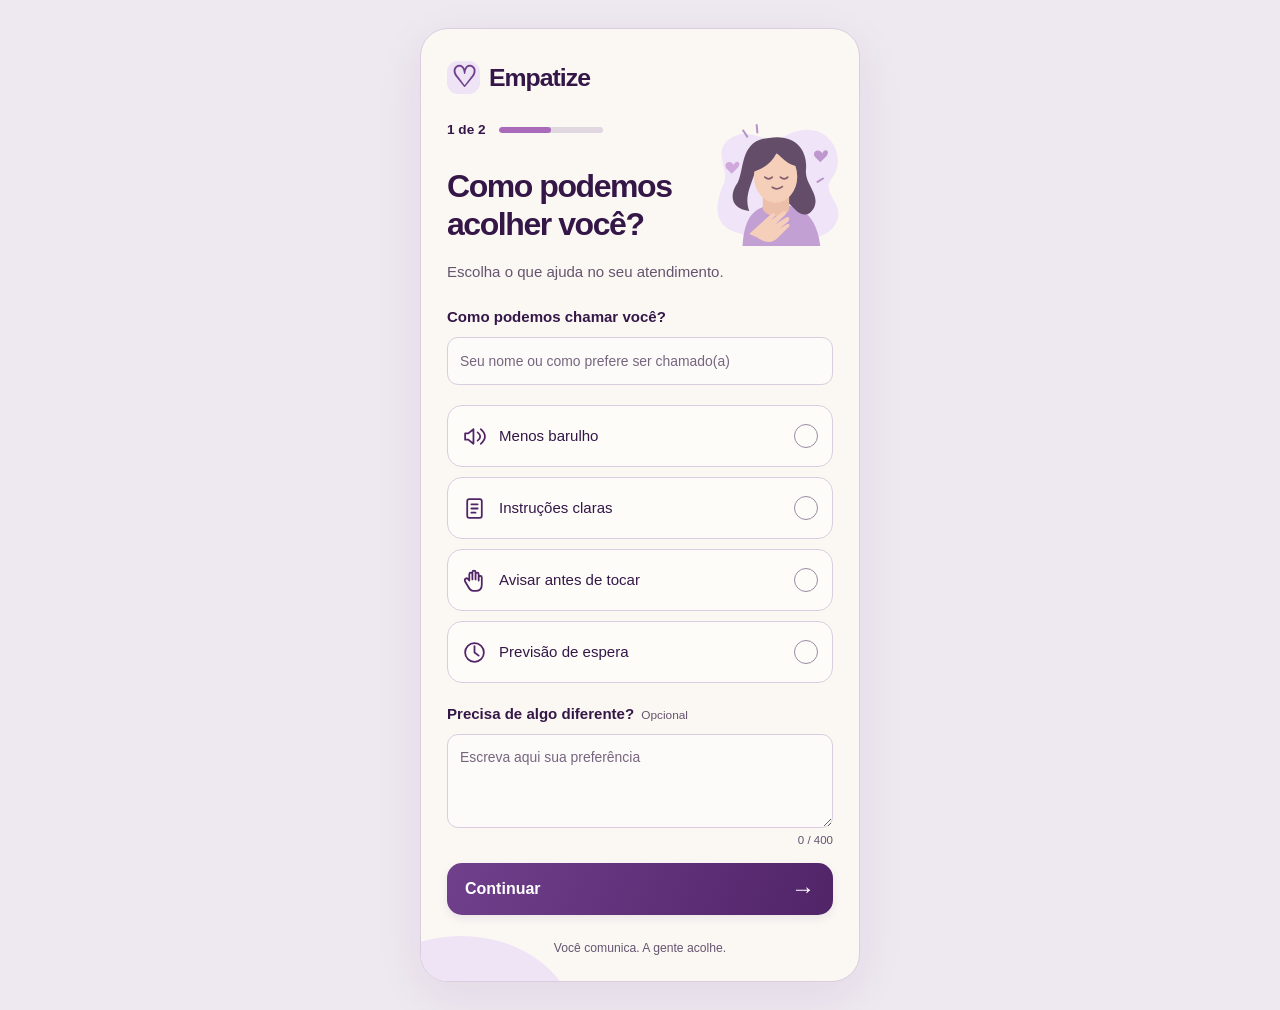
==== static/index.html @ 6f299291 "Primeiro commit do código do PI" ====
<!doctype html>
<html lang="pt-BR">
<head>
  <meta charset="utf-8">
  <meta name="viewport" content="width=device-width, initial-scale=1">
  <meta name="theme-color" content="#fbf8f4">
  <title>Empatize · Como podemos acolher você?</title>
  <link rel="stylesheet" href="/static/css/base.css">
  <link rel="stylesheet" href="/static/css/pessoa.css">
</head>
<body>
  <!-- Ícones locais: não dependem de internet nem de uma biblioteca externa. -->
  <svg class="sprite" xmlns="http://www.w3.org/2000/svg" aria-hidden="true">
    <symbol id="som" viewBox="0 0 24 24"><path d="M11 5 6 9H3v6h3l5 4V5Z M15 8q5 4 0 8M18 5q8 7 0 14"/></symbol>
    <symbol id="instrucoes" viewBox="0 0 24 24"><rect x="5" y="3" width="14" height="18" rx="2"/><path d="M9 8h6M9 12h6M9 16h4"/></symbol>
    <symbol id="toque" viewBox="0 0 24 24"><path d="M7 12V6a1.5 1.5 0 0 1 3 0v5-7a1.5 1.5 0 0 1 3 0v7-5a1.5 1.5 0 0 1 3 0v6-3a1.5 1.5 0 0 1 3 0v7q0 6-6 6H11q-3 0-5-4l-3-5q-1-2 1-3 1-1 3 2Z"/></symbol>
    <symbol id="espera" viewBox="0 0 24 24"><circle cx="12" cy="12" r="9"/><path d="M12 6v6l4 3"/></symbol>
    <symbol id="balao" viewBox="0 0 24 24"><path d="M21 11c0 5-6 8-12 6l-6 4 2-6C-2 2 20-2 21 11Z"/></symbol>
    <symbol id="ondas" viewBox="0 0 24 24"><path d="M2 8q5-5 10 0t10 0M2 16q5-5 10 0t10 0"/></symbol>
    <symbol id="pausa" viewBox="0 0 24 24"><circle cx="12" cy="12" r="9"/><path d="M9 8v8M15 8v8"/></symbol>
  </svg>
  <main class="mobile-shell">
    <header class="brand"><span class="brand-mark" aria-hidden="true">♡</span> Empatize</header>
    <div id="progresso" class="progress" aria-label="Etapa 1 de 2"><span id="etapa-texto">1 de 2</span><span class="progress-track"><span id="etapa-barra"></span></span></div>
    <!-- É um único formulário: ao voltar, os campos preenchidos são preservados. -->
    <form id="formulario" novalidate>
      <section id="etapa-1" aria-labelledby="titulo-1">
        <div class="welcome"><h1 id="titulo-1" tabindex="-1">Como podemos<br>acolher você?</h1><img src="/static/img/acolhimento.svg" alt="" class="welcome-art"></div>
        <p class="intro">Escolha o que ajuda no seu atendimento.</p>
        <label class="field-label" for="nome">Como podemos chamar você?</label>
        <input id="nome" name="nome" class="text-field" maxlength="60" autocomplete="given-name" placeholder="Seu nome ou como prefere ser chamado(a)" required>
        <fieldset class="choices"><legend class="sr-only">Preferências de atendimento. Você pode escolher mais de uma.</legend>
          <!-- O checkbox é nativo e acessível; o CSS transforma o rótulo em um cartão. -->
          <label class="option"><input type="checkbox" name="escolha" value="som"><svg class="icon" aria-hidden="true"><use href="#som"/></svg><span>Menos barulho</span><span class="selection" aria-hidden="true"></span></label>
          <label class="option"><input type="checkbox" name="escolha" value="instrucoes"><svg class="icon" aria-hidden="true"><use href="#instrucoes"/></svg><span>Instruções claras</span><span class="selection" aria-hidden="true"></span></label>
          <label class="option"><input type="checkbox" name="escolha" value="toque"><svg class="icon" aria-hidden="true"><use href="#toque"/></svg><span>Avisar antes de tocar</span><span class="selection" aria-hidden="true"></span></label>
          <label class="option"><input type="checkbox" name="escolha" value="espera"><svg class="icon" aria-hidden="true"><use href="#espera"/></svg><span>Previsão de espera</span><span class="selection" aria-hidden="true"></span></label>
        </fieldset>
        <label class="field-label" for="outra-preferencia">Precisa de algo diferente? <span class="optional">Opcional</span></label>
        <textarea id="outra-preferencia" name="outra_preferencia" rows="3" maxlength="400" placeholder="Escreva aqui sua preferência" aria-describedby="contador-preferencia"></textarea>
        <p class="counter" id="contador-preferencia">0 / 400</p>
        <button id="continuar" type="button" class="button primary">Continuar <span aria-hidden="true">→</span></button>
      </section>
      <section id="etapa-2" hidden aria-labelledby="titulo-2">
        <div class="communication-title"><h1 id="titulo-2" tabindex="-1">Como está sua<br>comunicação agora?</h1><span aria-hidden="true">♡</span></div>
        <p class="intro">Escolha como você se sente neste momento.</p>
        <fieldset class="choices"><legend class="sr-only">Estado de comunicação. Escolha uma opção.</legend>
          <label class="option"><input type="radio" name="estado" value="verde" required><svg class="icon" aria-hidden="true"><use href="#balao"/></svg><span class="state-dot green" aria-hidden="true"></span><span>Consigo me comunicar</span><span class="selection" aria-hidden="true"></span></label>
          <label class="option"><input type="radio" name="estado" value="amarelo"><svg class="icon" aria-hidden="true"><use href="#ondas"/></svg><span class="state-dot amber" aria-hidden="true"></span><span>Estou ficando sobrecarregado(a)</span><span class="selection" aria-hidden="true"></span></label>
          <label class="option"><input type="radio" name="estado" value="vermelho"><svg class="icon" aria-hidden="true"><use href="#pausa"/></svg><span class="state-dot red" aria-hidden="true"></span><span>Estou com dificuldade para me comunicar</span><span class="selection" aria-hidden="true"></span></label>
        </fieldset>
        <label class="field-label" for="ajuda-comunicacao">O que pode ajudar você agora? <span class="optional">Opcional</span></label>
        <textarea id="ajuda-comunicacao" name="ajuda_comunicacao" rows="4" maxlength="400" placeholder="Conte como podemos ajudar" aria-describedby="contador-comunicacao"></textarea>
        <p class="counter" id="contador-comunicacao">0 / 400</p>
        <button id="enviar" type="submit" class="button primary">Enviar para a recepção</button>
        <button id="voltar" type="button" class="button text-button">← Voltar</button>
      </section>
      <p id="mensagem" role="alert" class="feedback" hidden></p>
    </form>
    <section id="confirmacao" hidden class="confirmation" aria-labelledby="titulo-confirmacao">
      <span class="success-heart" aria-hidden="true">♡</span><h1 id="titulo-confirmacao" tabindex="-1">Recebemos suas<br>preferências.</h1><p id="confirmacao-nome"></p><div class="ticket"><span>Seu atendimento</span><strong id="numero-atendimento"></strong></div><p>Se precisar, mostre este número à recepção.</p><button id="novo" class="button text-button" type="button">Fazer uma nova solicitação</button>
    </section>
    <footer>Você comunica. A gente acolhe.</footer>
  </main>
  <script type="module" src="/static/js/pessoa.js"></script>
</body>
</html>
---- static/css/base.css ----
/* Cores compartilhadas. Para mudar a identidade visual, comece por estas variáveis. */
:root { --paper:#fbf8f4; --surface:#fffcfa; --ink:#341747; --muted:#65546e; --purple:#71408d; --purple-dark:#512367; --lilac:#efe4f6; --border:#d9cddf; --focus:#a86b23; }
* { box-sizing:border-box; }
body { margin:0; color:var(--ink); background:#eee8f0; font:16px/1.5 "Segoe UI",Arial,sans-serif; }
button,input,textarea { font:inherit; }
button { cursor:pointer; }
button:disabled { cursor:wait; opacity:.65; }
h1,h2,p { margin:0; }
h1 { font-size:clamp(1.65rem,5vw,2rem); line-height:1.17; letter-spacing:-.045em; font-weight:750; }
.brand { display:flex; align-items:center; gap:9px; font-size:1.55rem; font-weight:750; letter-spacing:-.04em; }
.brand-mark { display:inline-grid; place-items:center; width:33px; height:33px; color:var(--purple); background:var(--lilac); border-radius:11px; font-size:1.8rem; line-height:1; }
.button { display:flex; justify-content:center; align-items:center; gap:12px; border:0; border-radius:15px; min-height:52px; padding:12px 18px; font-weight:650; }
.primary { background:linear-gradient(115deg,var(--purple),var(--purple-dark)); color:white; width:100%; box-shadow:0 4px 10px #51236716; }
.primary:hover { background:var(--purple-dark); }
.secondary { background:var(--lilac); color:var(--purple-dark); }
.text-button { color:var(--purple-dark); background:transparent; width:100%; }
:focus-visible { outline:3px solid var(--focus); outline-offset:4px; }
h1:focus { outline:none; }
.feedback { color:#813541; font-size:.93rem; margin-top:14px; }
.sr-only { position:absolute; width:1px; height:1px; padding:0; margin:-1px; overflow:hidden; clip:rect(0,0,0,0); white-space:nowrap; border:0; }
[hidden] { display:none !important; }
/* Respeita a preferência de quem desativa animações no sistema operacional. */
@media (prefers-reduced-motion:reduce) { *,*::before,*::after { transition:none !important; } }
---- static/css/pessoa.css ----
/* A tela foi desenhada primeiro para celular. Em telas grandes fica centralizada. */
.mobile-shell { position:relative; overflow:hidden; max-width:440px; min-height:100dvh; margin:0 auto; padding:27px 23px 20px; background:var(--paper); }
.mobile-shell::after { content:""; position:absolute; z-index:0; bottom:-140px; left:-75px; width:230px; height:185px; border-radius:50%; background:var(--lilac); pointer-events:none; }
.mobile-shell > * { position:relative; z-index:1; }
.progress { display:flex; align-items:center; gap:13px; margin:24px 0 20px; font-size:.85rem; font-weight:650; }
.progress-track { width:104px; height:6px; border-radius:20px; background:#e0d7e0; overflow:hidden; }
.progress-track > span { display:block; width:50%; height:100%; background:#aa6aba; border-radius:20px; }
.welcome { position:relative; min-height:90px; display:flex; align-items:center; }
.welcome h1 { position:relative; z-index:1; max-width:76%; }
.welcome-art { position:absolute; right:-17px; top:-42px; width:142px; height:142px; opacity:.85; z-index:0; }
.intro { margin:10px 0 23px; font-size:.94rem; color:var(--muted); }
.field-label { display:block; font-size:.94rem; margin-bottom:8px; font-weight:600; }
.optional { font-size:.74rem; font-weight:400; color:var(--muted); padding-left:3px; white-space:nowrap; }
.text-field,textarea { width:100%; color:var(--ink); background:#ffffff85; border:1px solid var(--border); border-radius:11px; padding:12px; font-size:.95rem; }
.text-field { min-height:48px; }
textarea { resize:vertical; min-height:85px; display:block; }
::placeholder { color:#76657e; opacity:1; font-size:.87rem; }
.choices { border:0; padding:0; margin:20px 0; display:grid; gap:10px; min-width:0; }
.option { display:flex; align-items:center; position:relative; gap:12px; padding:15px 14px; min-height:62px; border:1px solid var(--border); border-radius:15px; background:#ffffff70; cursor:pointer; font-size:.94rem; line-height:1.35; }
/* O campo nativo continua focável. Somente sua aparência visual é substituída. */
.option input { position:absolute; width:1px; height:1px; opacity:0; }
.option:has(input:focus-visible) { outline:3px solid var(--focus); outline-offset:3px; }
.option:has(input:checked) { background:var(--lilac); border-color:#b991ce; }
.icon { width:25px; height:25px; flex:0 0 25px; fill:none; stroke:var(--purple-dark); stroke-width:1.7; stroke-linecap:round; stroke-linejoin:round; }
.selection { width:24px; height:24px; flex:0 0 24px; margin-left:auto; border:1px solid #9b8ba3; border-radius:50%; display:grid; place-items:center; }
input:checked ~ .selection { background:var(--purple); border-color:var(--purple); }
input:checked ~ .selection::after { content:"✓"; color:white; font-size:16px; font-weight:bold; }
.counter { text-align:right; color:var(--muted); font-size:.72rem; margin:4px 0 13px; }
.primary > span { margin-left:auto; font-size:1.5rem; line-height:1; }
.communication-title { display:flex; align-items:center; gap:8px; }
.communication-title > span { color:#a86ab8; font-size:3rem; }
.state-dot { width:9px; height:9px; border-radius:50%; flex:0 0 9px; }
.green { background:#43814d; } .amber { background:#cc902c; } .red { background:#c94862; }
#etapa-2 .option { min-height:76px; gap:10px; }
footer { text-align:center; font-size:.76rem; color:var(--muted); padding-top:24px; }
.confirmation { text-align:center; padding:24px 0 10px; }
.confirmation p { color:var(--muted); margin:18px 0; }
.success-heart { display:block; color:var(--purple); font-size:5rem; line-height:1.4; }
.ticket { background:var(--lilac); border:1px solid #d2b5e0; border-radius:18px; margin:28px auto; padding:18px; }
.ticket span,.ticket strong { display:block; }
.ticket strong { font-size:2.3rem; }
.sprite { position:absolute; width:0; height:0; overflow:hidden; }
@media(min-width:600px) { .mobile-shell { min-height:0; margin:28px auto; border:1px solid var(--border); border-radius:28px; box-shadow:0 14px 50px #44205112; padding:30px 26px 24px; } }
@media(max-width:350px) { .mobile-shell { padding:22px 16px; } .welcome-art { width:110px; right:-14px; top:-24px; opacity:.6; } .option { padding:13px 10px; gap:9px; } }
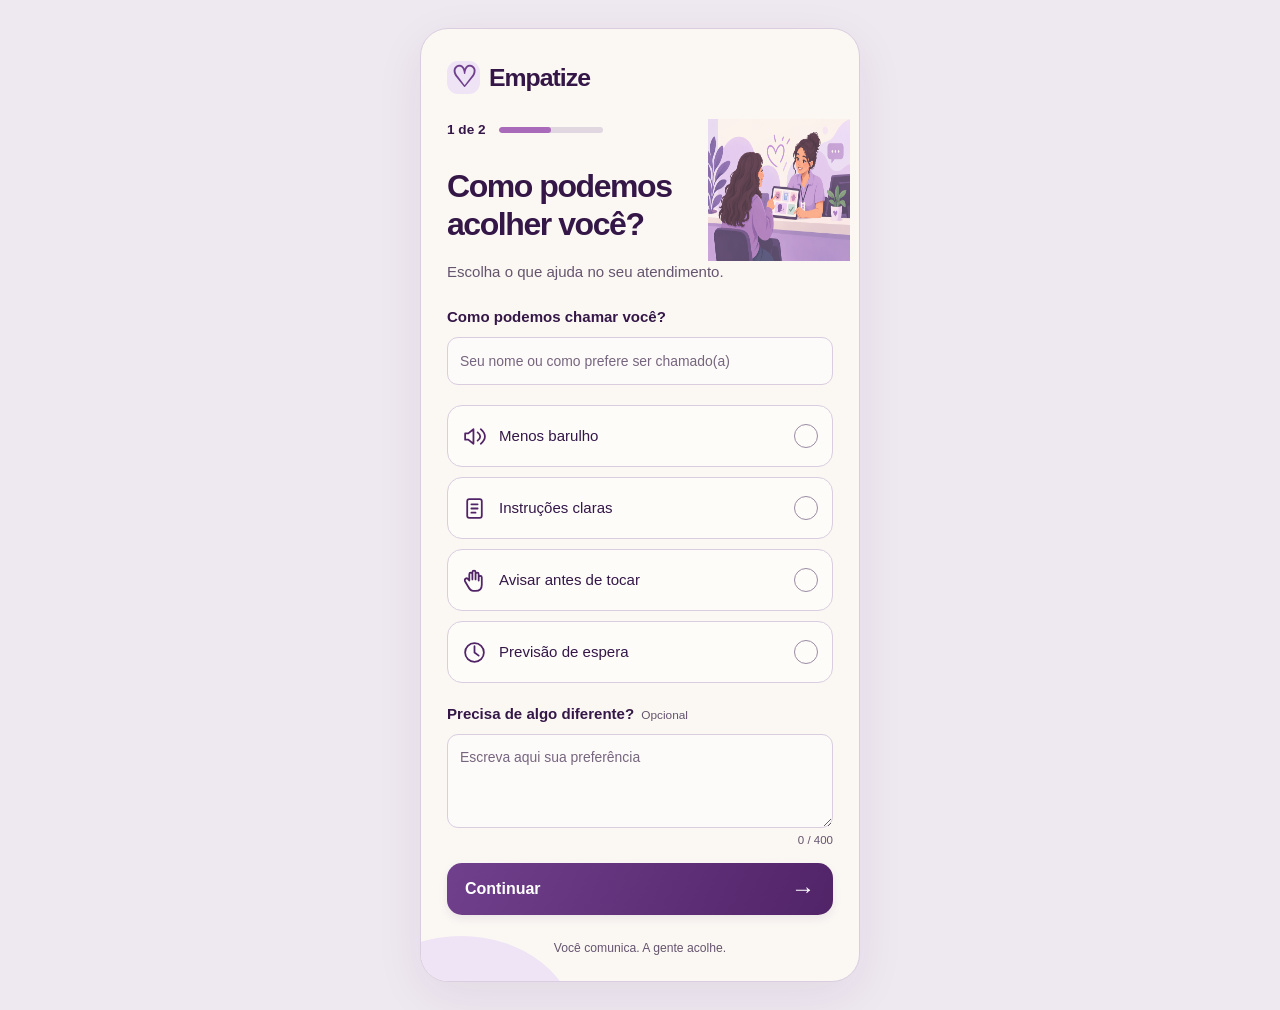
==== commit 8a6416d3: "Alteração da imagem" ====
--- a/static/index.html
+++ b/static/index.html
@@ -25,7 +25,7 @@
     <!-- É um único formulário: ao voltar, os campos preenchidos são preservados. -->
     <form id="formulario" novalidate>
       <section id="etapa-1" aria-labelledby="titulo-1">
-        <div class="welcome"><h1 id="titulo-1" tabindex="-1">Como podemos<br>acolher você?</h1><img src="/static/img/acolhimento.svg" alt="" class="welcome-art"></div>
+        <div class="welcome"><h1 id="titulo-1" tabindex="-1">Como podemos<br>acolher você?</h1><img src="/static/img/acolhimento.png" alt="" class="welcome-art"></div>
         <p class="intro">Escolha o que ajuda no seu atendimento.</p>
         <label class="field-label" for="nome">Como podemos chamar você?</label>
         <input id="nome" name="nome" class="text-field" maxlength="60" autocomplete="given-name" placeholder="Seu nome ou como prefere ser chamado(a)" required>
--- a/static/css/base.css
+++ b/static/css/base.css
@@ -1,23 +1,138 @@
 /* Cores compartilhadas. Para mudar a identidade visual, comece por estas variáveis. */
-:root { --paper:#fbf8f4; --surface:#fffcfa; --ink:#341747; --muted:#65546e; --purple:#71408d; --purple-dark:#512367; --lilac:#efe4f6; --border:#d9cddf; --focus:#a86b23; }
-* { box-sizing:border-box; }
-body { margin:0; color:var(--ink); background:#eee8f0; font:16px/1.5 "Segoe UI",Arial,sans-serif; }
-button,input,textarea { font:inherit; }
-button { cursor:pointer; }
-button:disabled { cursor:wait; opacity:.65; }
-h1,h2,p { margin:0; }
-h1 { font-size:clamp(1.65rem,5vw,2rem); line-height:1.17; letter-spacing:-.045em; font-weight:750; }
-.brand { display:flex; align-items:center; gap:9px; font-size:1.55rem; font-weight:750; letter-spacing:-.04em; }
-.brand-mark { display:inline-grid; place-items:center; width:33px; height:33px; color:var(--purple); background:var(--lilac); border-radius:11px; font-size:1.8rem; line-height:1; }
-.button { display:flex; justify-content:center; align-items:center; gap:12px; border:0; border-radius:15px; min-height:52px; padding:12px 18px; font-weight:650; }
-.primary { background:linear-gradient(115deg,var(--purple),var(--purple-dark)); color:white; width:100%; box-shadow:0 4px 10px #51236716; }
-.primary:hover { background:var(--purple-dark); }
-.secondary { background:var(--lilac); color:var(--purple-dark); }
-.text-button { color:var(--purple-dark); background:transparent; width:100%; }
-:focus-visible { outline:3px solid var(--focus); outline-offset:4px; }
-h1:focus { outline:none; }
-.feedback { color:#813541; font-size:.93rem; margin-top:14px; }
-.sr-only { position:absolute; width:1px; height:1px; padding:0; margin:-1px; overflow:hidden; clip:rect(0,0,0,0); white-space:nowrap; border:0; }
-[hidden] { display:none !important; }
+:root { 
+    --paper:#fbf8f4; 
+    --surface:#fffcfa; 
+    --ink:#341747; 
+    --muted:#65546e; 
+    --purple:#71408d; 
+    --purple-dark:#512367; 
+    --lilac:#efe4f6; 
+    --border:#d9cddf; 
+    --focus:#a86b23; 
+}
+
+* { 
+    box-sizing:border-box; 
+}
+
+body { 
+    margin:0; 
+    color:var(--ink); 
+    background:#eee8f0; 
+    font:16px/1.5 "Segoe UI",Arial,sans-serif; 
+}
+
+button,input,textarea { 
+    font:inherit; 
+}
+
+button { 
+    cursor:pointer; 
+}
+
+button:disabled { 
+    cursor:wait; opacity:.65; 
+}
+
+h1,h2,p { 
+    margin:0; 
+}
+
+h1 { 
+    font-size:clamp(1.65rem,5vw,2rem); 
+    line-height:1.17; 
+    letter-spacing:-.045em; 
+    font-weight:750; 
+}
+
+.brand { 
+    display:flex; 
+    align-items:center; 
+    gap:9px; 
+    font-size:1.55rem; 
+    font-weight:750; 
+    letter-spacing:-.04em; 
+}
+
+.brand-mark { 
+    display:inline-grid; 
+    place-items:center; 
+    width:33px; 
+    height:33px; 
+    color:var(--purple); 
+    background:var(--lilac); 
+    border-radius:11px; 
+    font-size:1.8rem; 
+    line-height:1; 
+}
+
+.button { 
+    display:flex; 
+    justify-content:center; 
+    align-items:center; 
+    gap:12px; 
+    border:0; 
+    border-radius:15px; 
+    min-height:52px; 
+    padding:12px 18px; 
+    font-weight:650; 
+}
+
+.primary { 
+    background:linear-gradient(115deg,var(--purple),var(--purple-dark)); 
+    color:white; 
+    width:100%; 
+    box-shadow:0 4px 10px #51236716; 
+}
+
+.primary:hover { 
+    background:var(--purple-dark); 
+}
+
+.secondary { 
+    background:var(--lilac); 
+    color:var(--purple-dark); 
+}
+
+.text-button { 
+    color:var(--purple-dark); 
+    background:transparent; 
+    width:100%; 
+}
+
+:focus-visible { 
+    outline:3px solid var(--focus); 
+    outline-offset:4px; 
+}
+
+h1:focus { 
+    outline:none; 
+}
+
+.feedback { 
+    color:#813541; 
+    font-size:.93rem; 
+    margin-top:14px; 
+}
+
+.sr-only { 
+    position:absolute; 
+    width:1px; 
+    height:1px; 
+    padding:0; 
+    margin:-1px; 
+    overflow:hidden; 
+    clip:rect(0,0,0,0); 
+    white-space:nowrap; 
+    border:0; 
+}
+
+[hidden] { 
+    display:none !important; 
+}
+
 /* Respeita a preferência de quem desativa animações no sistema operacional. */
-@media (prefers-reduced-motion:reduce) { *,*::before,*::after { transition:none !important; } }
+
+@media (prefers-reduced-motion:reduce) { 
+    *,*::before,*::after { transition:none !important; } 
+}
--- a/static/css/pessoa.css
+++ b/static/css/pessoa.css
@@ -1,44 +1,321 @@
 /* A tela foi desenhada primeiro para celular. Em telas grandes fica centralizada. */
-.mobile-shell { position:relative; overflow:hidden; max-width:440px; min-height:100dvh; margin:0 auto; padding:27px 23px 20px; background:var(--paper); }
-.mobile-shell::after { content:""; position:absolute; z-index:0; bottom:-140px; left:-75px; width:230px; height:185px; border-radius:50%; background:var(--lilac); pointer-events:none; }
-.mobile-shell > * { position:relative; z-index:1; }
-.progress { display:flex; align-items:center; gap:13px; margin:24px 0 20px; font-size:.85rem; font-weight:650; }
-.progress-track { width:104px; height:6px; border-radius:20px; background:#e0d7e0; overflow:hidden; }
-.progress-track > span { display:block; width:50%; height:100%; background:#aa6aba; border-radius:20px; }
-.welcome { position:relative; min-height:90px; display:flex; align-items:center; }
-.welcome h1 { position:relative; z-index:1; max-width:76%; }
-.welcome-art { position:absolute; right:-17px; top:-42px; width:142px; height:142px; opacity:.85; z-index:0; }
-.intro { margin:10px 0 23px; font-size:.94rem; color:var(--muted); }
-.field-label { display:block; font-size:.94rem; margin-bottom:8px; font-weight:600; }
-.optional { font-size:.74rem; font-weight:400; color:var(--muted); padding-left:3px; white-space:nowrap; }
-.text-field,textarea { width:100%; color:var(--ink); background:#ffffff85; border:1px solid var(--border); border-radius:11px; padding:12px; font-size:.95rem; }
-.text-field { min-height:48px; }
-textarea { resize:vertical; min-height:85px; display:block; }
-::placeholder { color:#76657e; opacity:1; font-size:.87rem; }
-.choices { border:0; padding:0; margin:20px 0; display:grid; gap:10px; min-width:0; }
-.option { display:flex; align-items:center; position:relative; gap:12px; padding:15px 14px; min-height:62px; border:1px solid var(--border); border-radius:15px; background:#ffffff70; cursor:pointer; font-size:.94rem; line-height:1.35; }
+.mobile-shell { 
+    position:relative; 
+    overflow:hidden; 
+    max-width:440px; 
+    min-height:100dvh; 
+    margin:0 auto; 
+    padding:27px 23px 20px; 
+    background:var(--paper); 
+}
+
+.mobile-shell::after { 
+    content:""; 
+    position:absolute; 
+    z-index:0; 
+    bottom:-140px; 
+    left:-75px; 
+    width:230px; 
+    height:185px; 
+    border-radius:50%; 
+    background:var(--lilac); 
+    pointer-events:none; 
+}
+
+.mobile-shell > * { 
+    position:relative; 
+    z-index:1; 
+}
+
+.progress { 
+    display:flex; 
+    align-items:center; 
+    gap:13px; 
+    margin:24px 0 20px; 
+    font-size:.85rem; 
+    font-weight:650; 
+}
+
+.progress-track { 
+    width:104px; 
+    height:6px; 
+    border-radius:20px; 
+    background:#e0d7e0; 
+    overflow:hidden; 
+}
+
+.progress-track > span { 
+    display:block; 
+    width:50%; 
+    height:100%; 
+    background:#aa6aba; 
+    border-radius:20px; 
+}
+
+.welcome { 
+    position:relative; 
+    min-height:90px; 
+    display:flex; 
+    align-items:center; 
+}
+
+.welcome h1 { 
+    position:relative; 
+    z-index:1; 
+    max-width:76%; 
+}
+.welcome-art { 
+    position:absolute; 
+    right:-17px; 
+    top:-42px; 
+    width:142px; 
+    height:142px; 
+    opacity:.85; 
+    z-index:0; 
+}
+
+.intro { 
+    margin:10px 0 23px; 
+    font-size:.94rem; 
+    color:var(--muted); 
+}
+
+.field-label { 
+    display:block; 
+    font-size:.94rem; 
+    margin-bottom:8px; 
+    font-weight:600; 
+}
+
+.optional { 
+    font-size:.74rem; 
+    font-weight:400; 
+    color:var(--muted); 
+    padding-left:3px; 
+    white-space:nowrap; 
+}
+
+.text-field,textarea { 
+    width:100%; 
+    color:var(--ink); 
+    background:#ffffff85; 
+    border:1px solid var(--border); 
+    border-radius:11px; 
+    padding:12px; 
+    font-size:.95rem; 
+}
+
+.text-field { 
+    min-height:48px; 
+}
+
+textarea { 
+    resize:vertical; 
+    min-height:85px; 
+    display:block; 
+}
+
+::placeholder { 
+    color:#76657e; 
+    opacity:1; 
+    font-size:.87rem; 
+}
+
+.choices { 
+    border:0; 
+    padding:0; 
+    margin:20px 0; 
+    display:grid; 
+    gap:10px; 
+    min-width:0; 
+}
+
+.option { 
+    display:flex; 
+    align-items:center; 
+    position:relative; 
+    gap:12px; 
+    padding:15px 14px; 
+    min-height:62px; 
+    border:1px solid var(--border); 
+    border-radius:15px; 
+    background:#ffffff70; 
+    cursor:pointer; 
+    font-size:.94rem; 
+    line-height:1.35; 
+}
+
 /* O campo nativo continua focável. Somente sua aparência visual é substituída. */
-.option input { position:absolute; width:1px; height:1px; opacity:0; }
-.option:has(input:focus-visible) { outline:3px solid var(--focus); outline-offset:3px; }
-.option:has(input:checked) { background:var(--lilac); border-color:#b991ce; }
-.icon { width:25px; height:25px; flex:0 0 25px; fill:none; stroke:var(--purple-dark); stroke-width:1.7; stroke-linecap:round; stroke-linejoin:round; }
-.selection { width:24px; height:24px; flex:0 0 24px; margin-left:auto; border:1px solid #9b8ba3; border-radius:50%; display:grid; place-items:center; }
-input:checked ~ .selection { background:var(--purple); border-color:var(--purple); }
-input:checked ~ .selection::after { content:"✓"; color:white; font-size:16px; font-weight:bold; }
-.counter { text-align:right; color:var(--muted); font-size:.72rem; margin:4px 0 13px; }
-.primary > span { margin-left:auto; font-size:1.5rem; line-height:1; }
-.communication-title { display:flex; align-items:center; gap:8px; }
-.communication-title > span { color:#a86ab8; font-size:3rem; }
-.state-dot { width:9px; height:9px; border-radius:50%; flex:0 0 9px; }
-.green { background:#43814d; } .amber { background:#cc902c; } .red { background:#c94862; }
-#etapa-2 .option { min-height:76px; gap:10px; }
-footer { text-align:center; font-size:.76rem; color:var(--muted); padding-top:24px; }
-.confirmation { text-align:center; padding:24px 0 10px; }
-.confirmation p { color:var(--muted); margin:18px 0; }
-.success-heart { display:block; color:var(--purple); font-size:5rem; line-height:1.4; }
-.ticket { background:var(--lilac); border:1px solid #d2b5e0; border-radius:18px; margin:28px auto; padding:18px; }
-.ticket span,.ticket strong { display:block; }
-.ticket strong { font-size:2.3rem; }
-.sprite { position:absolute; width:0; height:0; overflow:hidden; }
-@media(min-width:600px) { .mobile-shell { min-height:0; margin:28px auto; border:1px solid var(--border); border-radius:28px; box-shadow:0 14px 50px #44205112; padding:30px 26px 24px; } }
-@media(max-width:350px) { .mobile-shell { padding:22px 16px; } .welcome-art { width:110px; right:-14px; top:-24px; opacity:.6; } .option { padding:13px 10px; gap:9px; } }
+
+.option input { 
+    position:absolute; 
+    width:1px; 
+    height:1px; 
+    opacity:0; 
+}
+
+.option:has(input:focus-visible) { 
+    outline:3px solid var(--focus); 
+    outline-offset:3px; 
+}
+
+.option:has(input:checked) { 
+    background:var(--lilac); 
+    border-color:#b991ce; 
+}
+
+.icon { 
+    width:25px; 
+    height:25px; 
+    flex:0 0 25px; 
+    fill:none; 
+    stroke:var(--purple-dark); 
+    stroke-width:1.7; 
+    stroke-linecap:round; 
+    stroke-linejoin:round; 
+}
+
+.selection { 
+    width:24px; 
+    height:24px; 
+    flex:0 0 24px; 
+    margin-left:auto; 
+    border:1px solid #9b8ba3; 
+    border-radius:50%; 
+    display:grid; 
+    place-items:center; 
+}
+
+input:checked ~ .selection { 
+    background:var(--purple); 
+    border-color:var(--purple); 
+}
+
+input:checked ~ .selection::after { 
+    content:"✓"; 
+    color:white; 
+    font-size:16px; 
+    font-weight:bold; 
+}
+
+.counter { 
+    text-align:right; 
+    color:var(--muted); 
+    font-size:.72rem; 
+    margin:4px 0 13px; 
+}
+
+.primary > span { 
+    margin-left:auto; 
+    font-size:1.5rem; 
+    line-height:1;
+}
+
+.communication-title { 
+    display:flex; 
+    align-items:center; 
+    gap:8px; 
+}
+
+.communication-title > span { 
+    color:#a86ab8; 
+    font-size:3rem; 
+}
+
+.state-dot { 
+    width:9px; 
+    height:9px; 
+    border-radius:50%; 
+    flex:0 0 9px; 
+}
+
+.green { 
+    background:#43814d; 
+} 
+
+.amber { 
+    background:#cc902c; 
+} 
+
+.red { 
+    background:#c94862; 
+}
+
+#etapa-2 .option { 
+    min-height:76px; 
+    gap:10px; 
+}
+
+footer { 
+    text-align:center; 
+    font-size:.76rem; 
+    color:var(--muted); 
+    padding-top:24px; 
+
+}
+
+.confirmation { 
+    text-align:center; 
+    padding:24px 0 10px; 
+}
+
+.confirmation p { 
+    color:var(--muted); 
+    margin:18px 0; 
+}
+
+.success-heart { 
+    display:block; 
+    color:var(--purple); 
+    font-size:5rem; 
+    line-height:1.4; 
+}
+
+.ticket { 
+    background:var(--lilac); 
+    border:1px solid #d2b5e0; 
+    border-radius:18px; 
+    margin:28px auto; 
+    padding:18px; 
+}
+
+.ticket span,.ticket strong { 
+    display:block; 
+}
+
+.ticket strong { 
+    font-size:2.3rem; 
+}
+
+.sprite { 
+    position:absolute; 
+    width:0; height:0; 
+    overflow:hidden; 
+}
+
+@media(min-width:600px) { 
+    .mobile-shell { 
+        min-height:0; 
+        margin:28px auto; 
+        border:1px solid var(--border); 
+        border-radius:28px; 
+        box-shadow:0 14px 50px #44205112; 
+        padding:30px 26px 24px; 
+    } 
+}
+
+@media(max-width:350px) { 
+    .mobile-shell { 
+        padding:22px 16px; 
+    } 
+    .welcome-art { 
+        width:110px; 
+        right:-14px; 
+        top:-24px; 
+        opacity:.6; 
+    } 
+    .option { 
+        padding:13px 10px; 
+        gap:9px; 
+    } 
+}
